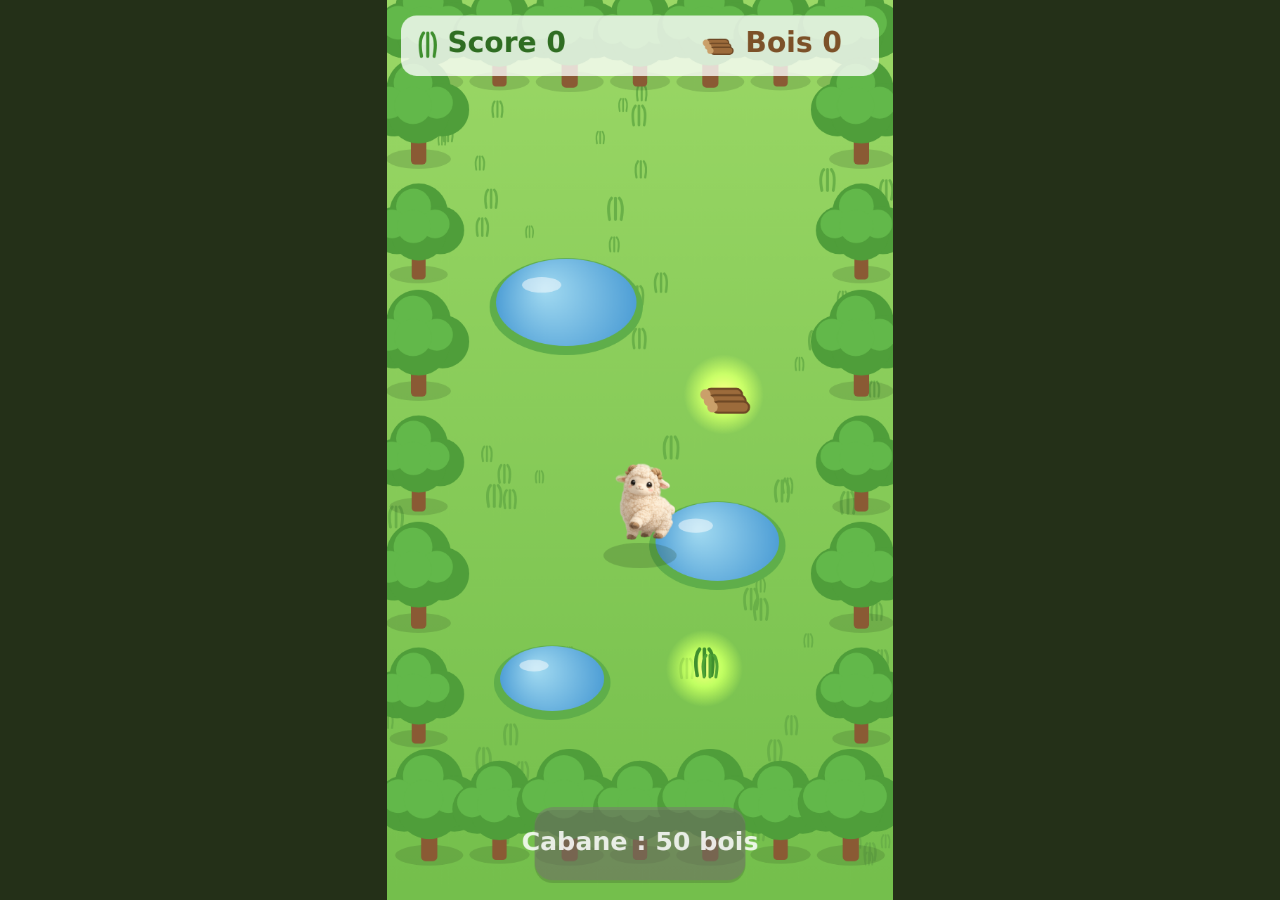
==== index.html @ 8e0bebd5 "Alphonse : mini-jeu cozy navigateur (vanilla JS), version jouable Co-Authored-By: Claude Opus 4.7 <n" ====
<!DOCTYPE html>
<html lang="fr">
<head>
  <meta charset="UTF-8">
  <!-- Verrouille l'affichage mobile : pas de zoom, pas de scroll -->
  <meta name="viewport" content="width=device-width, initial-scale=1.0, maximum-scale=1.0, user-scalable=no, viewport-fit=cover">
  <meta name="theme-color" content="#7ec850">
  <title>Alphonse</title>
  <link rel="stylesheet" href="style.css">
</head>
<body>
  <!-- Le jeu entier est dessiné dans ce canvas -->
  <div id="game-wrap">
    <canvas id="game" width="720" height="1280"></canvas>
  </div>

  <!-- assets.js charge les images, game.js contient tout le jeu -->
  <script src="js/assets.js"></script>
  <script src="js/game.js"></script>
</body>
</html>
---- style.css ----
/* Plein écran, fond sombre derrière les bandes éventuelles, aucun scroll/zoom */
html, body {
  margin: 0;
  padding: 0;
  height: 100%;
  background: #243018;
  overflow: hidden;
  overscroll-behavior: none;
  -webkit-user-select: none;
  user-select: none;
  -webkit-tap-highlight-color: transparent;
  font-family: system-ui, -apple-system, "Segoe UI", Roboto, sans-serif;
}

/* Centre le canvas et le laisse remplir l'écran sans déformer (ratio 720:1280) */
#game-wrap {
  position: fixed;
  inset: 0;
  display: flex;
  align-items: center;
  justify-content: center;
}

#game {
  /* Garde le ratio portrait quoi qu'il arrive : le plus grand qui rentre */
  width: min(100vw, calc(100vh * 720 / 1280));
  height: min(100vh, calc(100vw * 1280 / 720));
  display: block;
  touch-action: none;       /* on gère nous-mêmes les touchers */
  background: #7ec850;
}
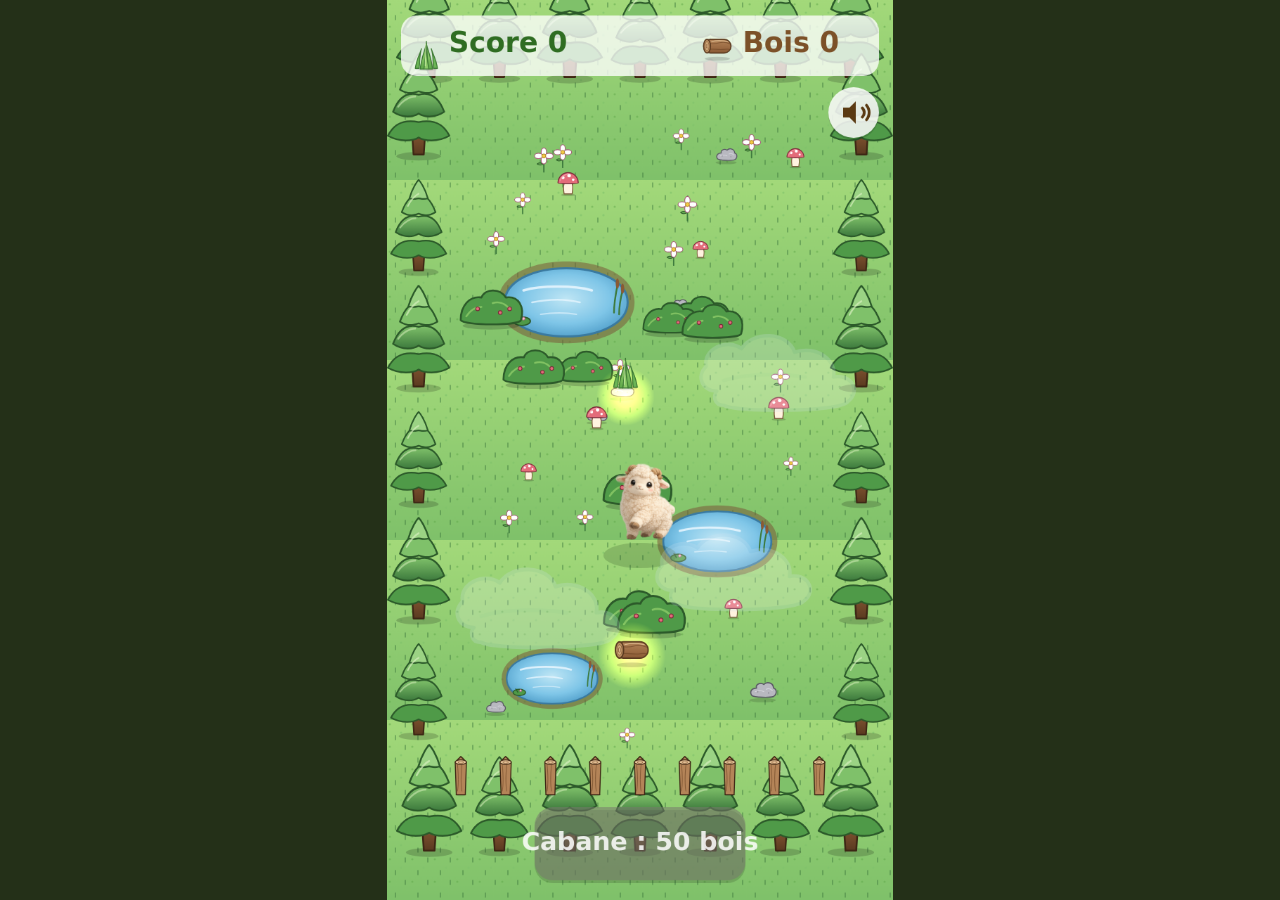
==== commit 31d8fd80: "V2 : decor SVG (assets_CD), decor d'ambiance, audio genere (musique douce + carillon) + bouton son C" ====
--- a/index.html
+++ b/index.html
@@ -6,6 +6,7 @@
   <meta name="viewport" content="width=device-width, initial-scale=1.0, maximum-scale=1.0, user-scalable=no, viewport-fit=cover">
   <meta name="theme-color" content="#7ec850">
   <title>Alphonse</title>
+  <link rel="icon" href="data:,">
   <link rel="stylesheet" href="style.css">
 </head>
 <body>
@@ -14,8 +15,9 @@
     <canvas id="game" width="720" height="1280"></canvas>
   </div>
 
-  <!-- assets.js charge les images, game.js contient tout le jeu -->
+  <!-- assets.js charge les images, audio.js le son, game.js tout le jeu -->
   <script src="js/assets.js"></script>
+  <script src="js/audio.js"></script>
   <script src="js/game.js"></script>
 </body>
 </html>
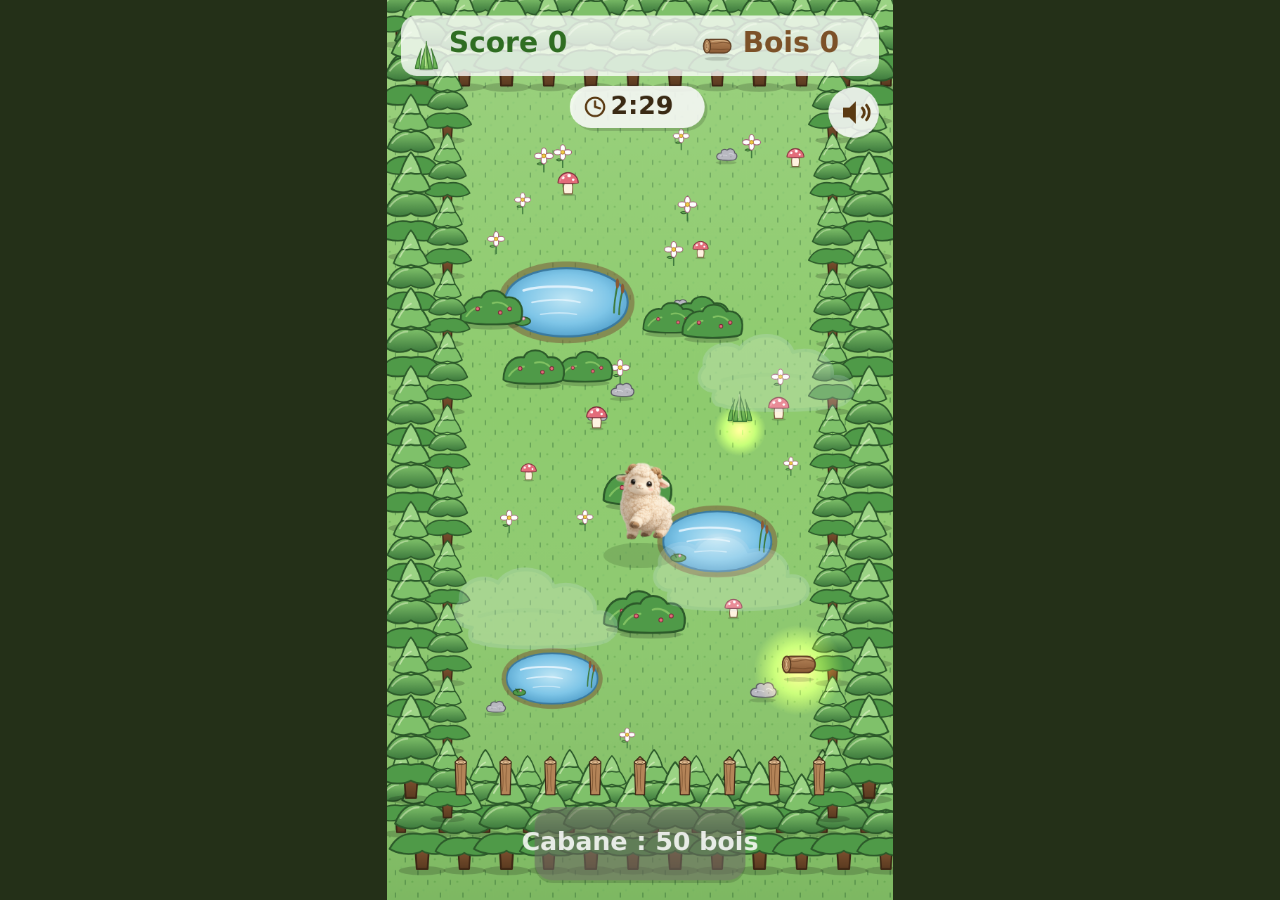
==== commit 663d76e3: "V3.2 : cache-busting (?v=) + suppression des coutures de tuiles (tuile unie + degrade global) Co-Aut" ====
--- a/index.html
+++ b/index.html
@@ -7,7 +7,9 @@
   <meta name="theme-color" content="#7ec850">
   <title>Alphonse</title>
   <link rel="icon" href="data:,">
-  <link rel="stylesheet" href="style.css">
+  <!-- ?v=… : à incrémenter à chaque version pour forcer le rechargement
+       (sinon le navigateur garde l'ancien code en cache). -->
+  <link rel="stylesheet" href="style.css?v=3.2">
 </head>
 <body>
   <!-- Le jeu entier est dessiné dans ce canvas -->
@@ -15,9 +17,11 @@
     <canvas id="game" width="720" height="1280"></canvas>
   </div>
 
+  <!-- Version globale (sert aussi à recharger les images) -->
+  <script>window.APP_VERSION = "3.2";</script>
   <!-- assets.js charge les images, audio.js le son, game.js tout le jeu -->
-  <script src="js/assets.js"></script>
-  <script src="js/audio.js"></script>
-  <script src="js/game.js"></script>
+  <script src="js/assets.js?v=3.2"></script>
+  <script src="js/audio.js?v=3.2"></script>
+  <script src="js/game.js?v=3.2"></script>
 </body>
 </html>
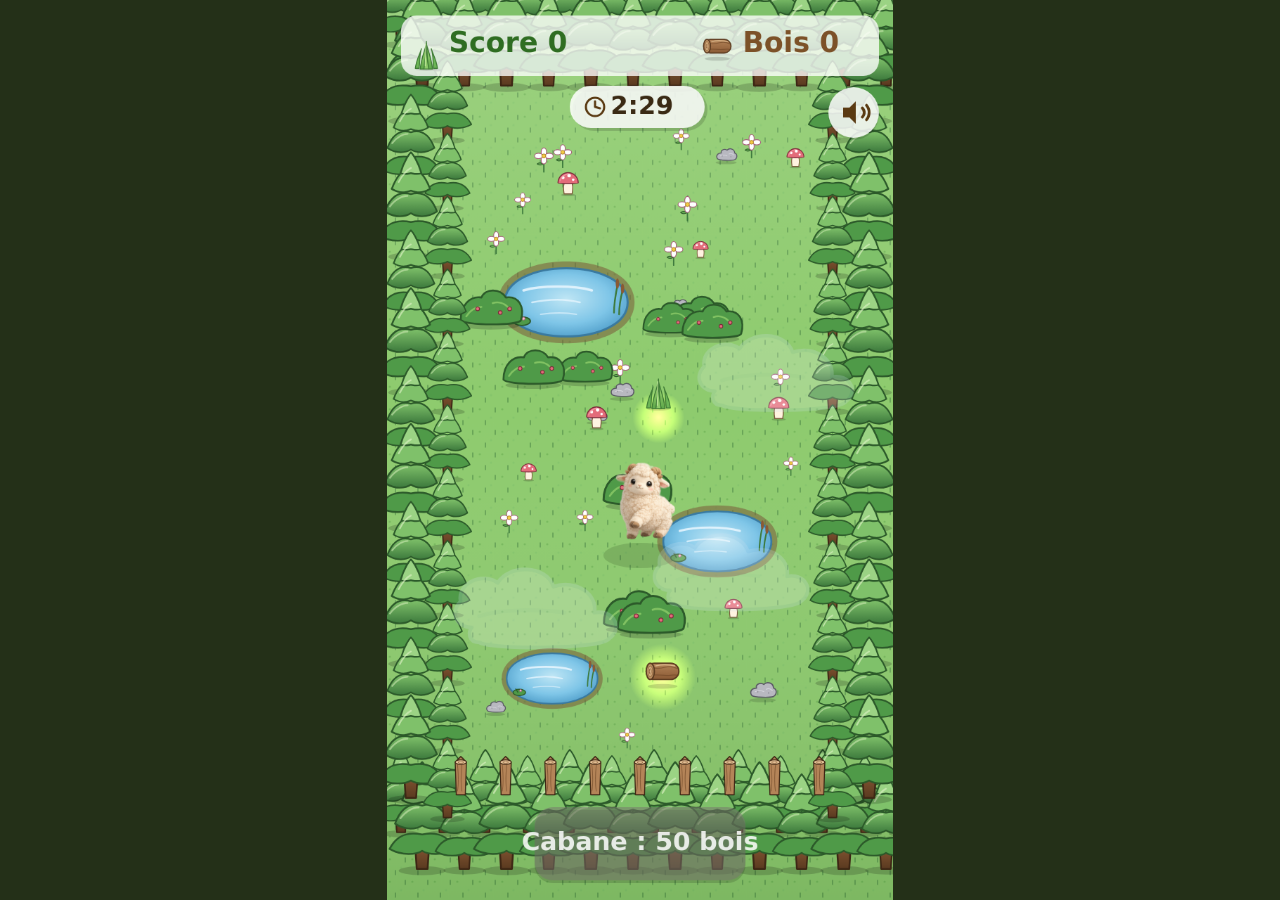
==== commit 36efff9a: "V3.3 : icone d'app (ecran d'accueil) - apple-touch-icon + manifeste web + icones generees Co-Authore" ====
--- a/index.html
+++ b/index.html
@@ -7,9 +7,18 @@
   <meta name="theme-color" content="#7ec850">
   <title>Alphonse</title>
   <link rel="icon" href="data:,">
+
+  <!-- Icône quand on ajoute à l'écran d'accueil -->
+  <link rel="manifest" href="manifest.webmanifest?v=3.3">
+  <link rel="apple-touch-icon" href="assets/icons/apple-touch-icon.png?v=3.3">
+  <meta name="apple-mobile-web-app-capable" content="yes">
+  <meta name="apple-mobile-web-app-status-bar-style" content="default">
+  <meta name="apple-mobile-web-app-title" content="Alphonse">
+  <meta name="mobile-web-app-capable" content="yes">
+
   <!-- ?v=… : à incrémenter à chaque version pour forcer le rechargement
        (sinon le navigateur garde l'ancien code en cache). -->
-  <link rel="stylesheet" href="style.css?v=3.2">
+  <link rel="stylesheet" href="style.css?v=3.3">
 </head>
 <body>
   <!-- Le jeu entier est dessiné dans ce canvas -->
@@ -18,10 +27,10 @@
   </div>
 
   <!-- Version globale (sert aussi à recharger les images) -->
-  <script>window.APP_VERSION = "3.2";</script>
+  <script>window.APP_VERSION = "3.3";</script>
   <!-- assets.js charge les images, audio.js le son, game.js tout le jeu -->
-  <script src="js/assets.js?v=3.2"></script>
-  <script src="js/audio.js?v=3.2"></script>
-  <script src="js/game.js?v=3.2"></script>
+  <script src="js/assets.js?v=3.3"></script>
+  <script src="js/audio.js?v=3.3"></script>
+  <script src="js/game.js?v=3.3"></script>
 </body>
 </html>
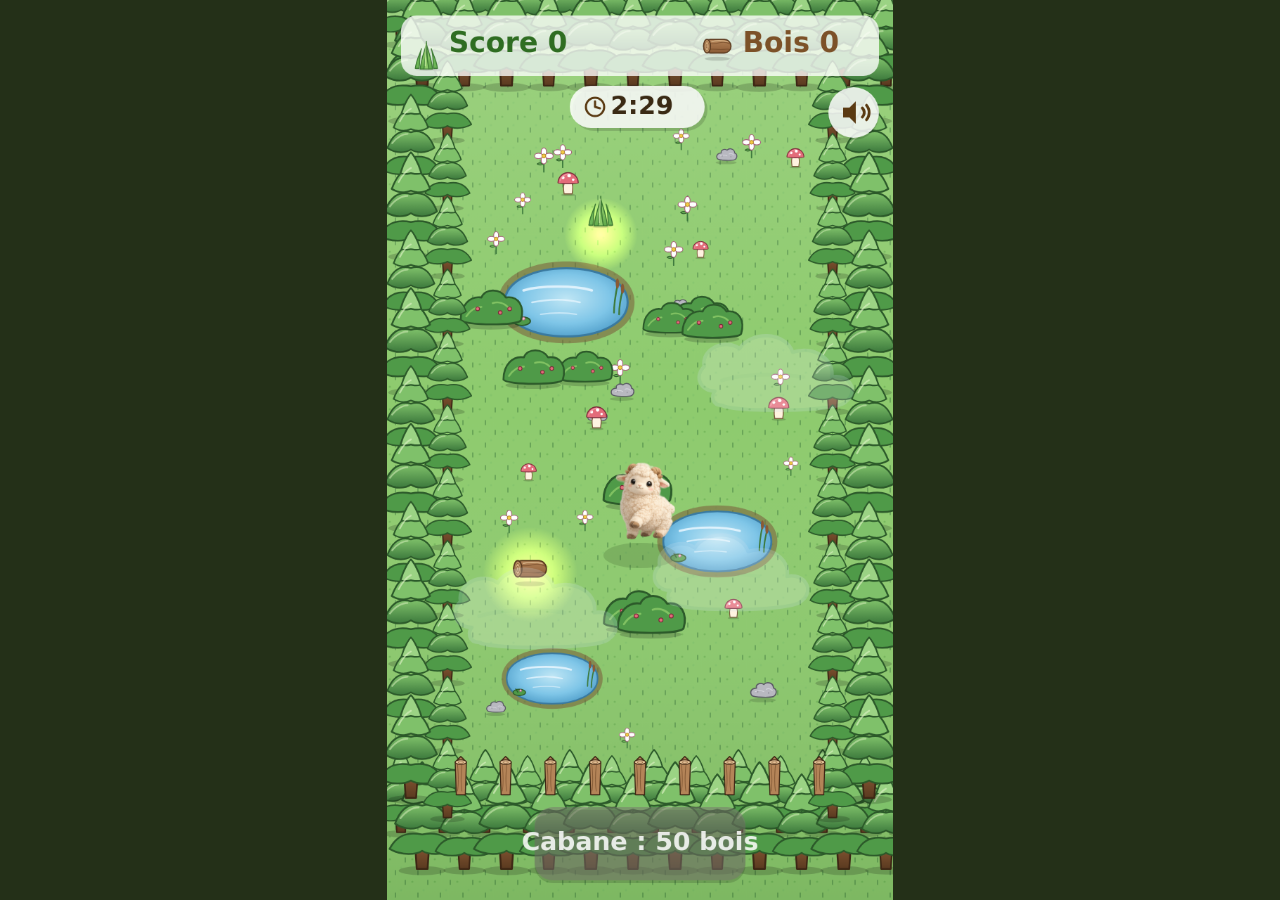
==== commit d8491b19: "V3.4 (local) : page admin (journal des visites) via Google Apps Script + tracker, admin.html protege" ====
--- a/index.html
+++ b/index.html
@@ -9,8 +9,8 @@
   <link rel="icon" href="data:,">
 
   <!-- Icône quand on ajoute à l'écran d'accueil -->
-  <link rel="manifest" href="manifest.webmanifest?v=3.3">
-  <link rel="apple-touch-icon" href="assets/icons/apple-touch-icon.png?v=3.3">
+  <link rel="manifest" href="manifest.webmanifest?v=3.4">
+  <link rel="apple-touch-icon" href="assets/icons/apple-touch-icon.png?v=3.4">
   <meta name="apple-mobile-web-app-capable" content="yes">
   <meta name="apple-mobile-web-app-status-bar-style" content="default">
   <meta name="apple-mobile-web-app-title" content="Alphonse">
@@ -18,7 +18,7 @@
 
   <!-- ?v=… : à incrémenter à chaque version pour forcer le rechargement
        (sinon le navigateur garde l'ancien code en cache). -->
-  <link rel="stylesheet" href="style.css?v=3.3">
+  <link rel="stylesheet" href="style.css?v=3.4">
 </head>
 <body>
   <!-- Le jeu entier est dessiné dans ce canvas -->
@@ -27,10 +27,13 @@
   </div>
 
   <!-- Version globale (sert aussi à recharger les images) -->
-  <script>window.APP_VERSION = "3.3";</script>
+  <script>window.APP_VERSION = "3.4";</script>
+  <!-- config + journal de visites (admin) -->
+  <script src="js/config.js?v=3.4"></script>
+  <script src="js/track.js?v=3.4"></script>
   <!-- assets.js charge les images, audio.js le son, game.js tout le jeu -->
-  <script src="js/assets.js?v=3.3"></script>
-  <script src="js/audio.js?v=3.3"></script>
-  <script src="js/game.js?v=3.3"></script>
+  <script src="js/assets.js?v=3.4"></script>
+  <script src="js/audio.js?v=3.4"></script>
+  <script src="js/game.js?v=3.4"></script>
 </body>
 </html>
